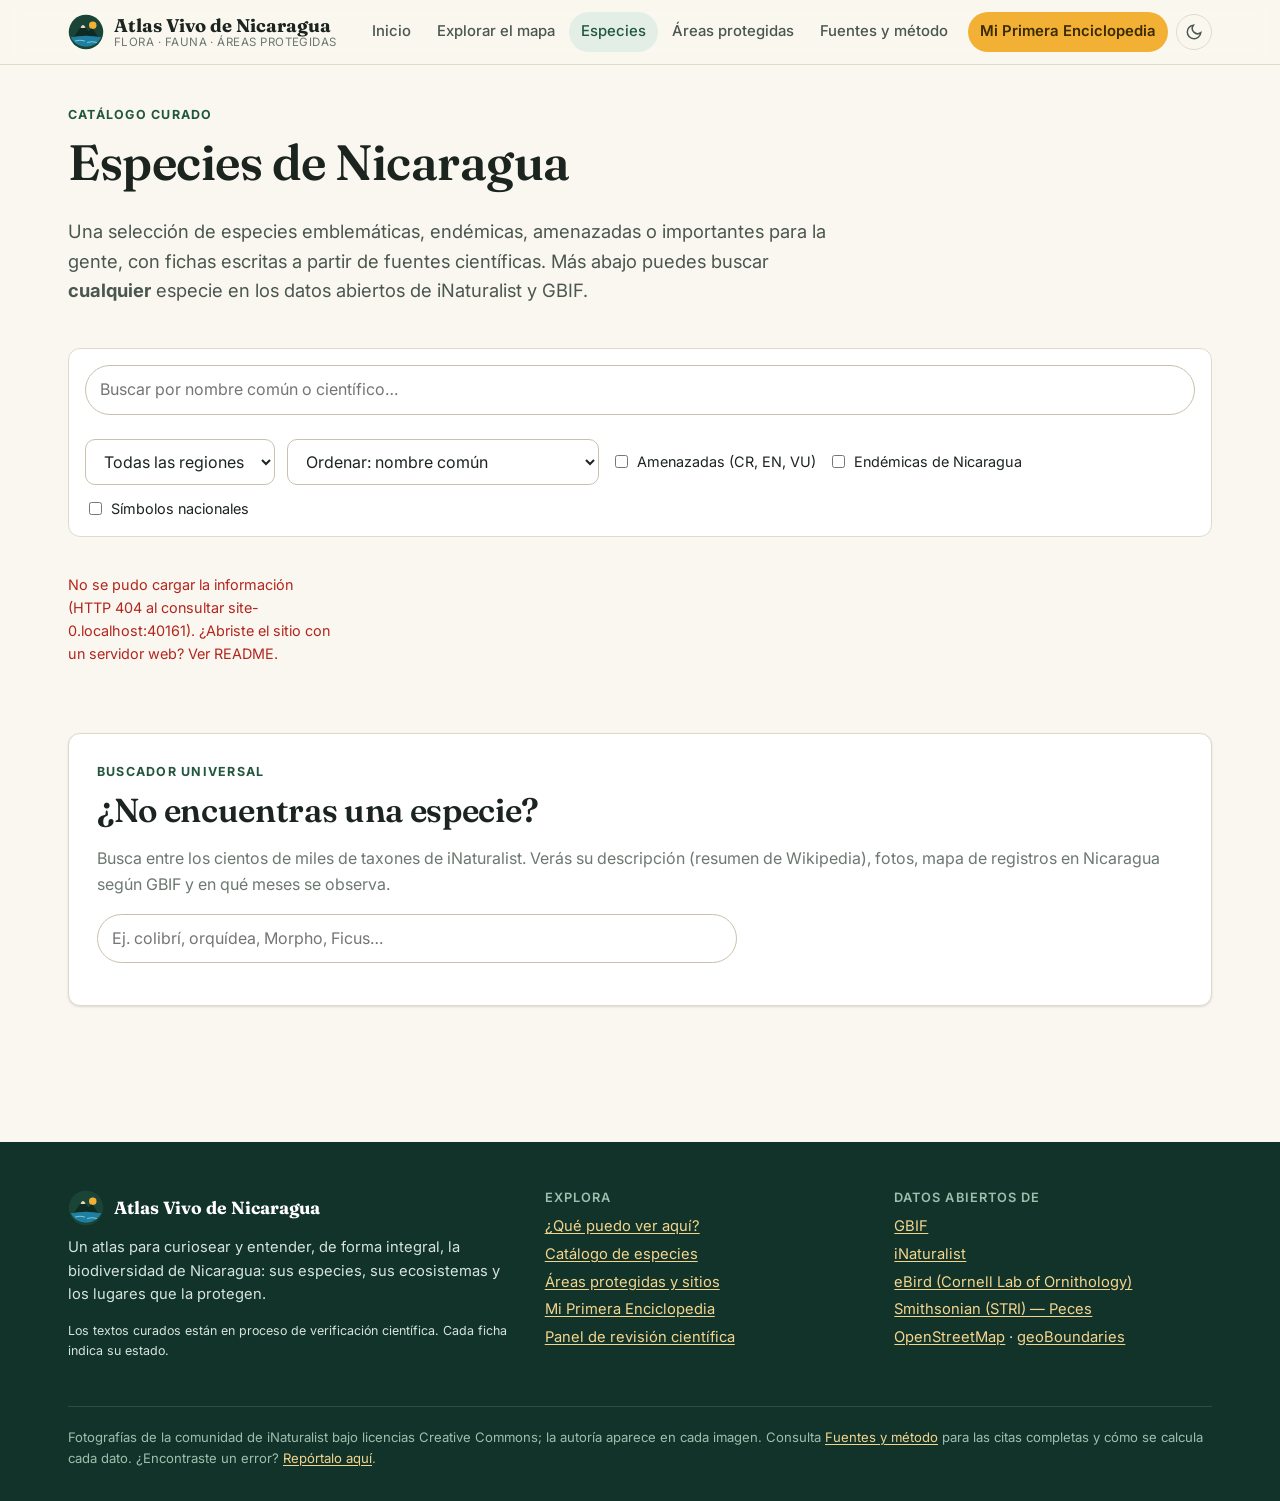
==== especies.html @ 27057f1a "Estructura del sitio Atlas Vivo de Nicaragua Sitio estático (HTML, CSS y JavaScript sin compilación," ====
<!doctype html>
<html lang="es">
<head>
  <meta charset="utf-8">
  <meta name="viewport" content="width=device-width, initial-scale=1">
  <title>Especies · Atlas Vivo de Nicaragua</title>
  <meta name="description" content="Catálogo de especies emblemáticas de la flora y fauna de Nicaragua, con descripciones, estado de conservación y fuentes, y un buscador de cualquier especie.">
  <link rel="preconnect" href="https://fonts.googleapis.com">
  <link rel="preconnect" href="https://fonts.gstatic.com" crossorigin>
  <link href="https://fonts.googleapis.com/css2?family=Fraunces:opsz,wght@9..144,500;9..144,600;9..144,700&family=Inter:wght@400;500;600;700&display=swap" rel="stylesheet">
  <link rel="stylesheet" href="assets/css/styles.css">
  <link rel="icon" href="assets/img/favicon.svg" type="image/svg+xml">
</head>
<body>
  <main>
    <section class="page-head">
      <div class="container">
        <span class="eyebrow">Catálogo curado</span>
        <h1>Especies de Nicaragua</h1>
        <p class="lead">Una selección de especies emblemáticas, endémicas, amenazadas o importantes para la gente, con fichas escritas a partir de fuentes científicas. Más abajo puedes buscar <strong>cualquier</strong> especie en los datos abiertos de iNaturalist y GBIF.</p>
      </div>
    </section>

    <section class="container">
      <div class="filters" id="filtros">
        <div class="search-bar">
          <label for="buscar" class="visually-hidden">Buscar en el catálogo</label>
          <input id="buscar" class="input" type="search" placeholder="Buscar por nombre común o científico…" autocomplete="off">
        </div>
        <div class="seg" id="f-grupo" role="group" aria-label="Grupo"></div>
        <div class="filters-row">
          <label class="visually-hidden" for="f-region">Región</label>
          <select id="f-region" class="select"><option value="">Todas las regiones</option></select>
          <label class="visually-hidden" for="f-orden">Ordenar</label>
          <select id="f-orden" class="select">
            <option value="nombre">Ordenar: nombre común</option>
            <option value="cientifico">Ordenar: nombre científico</option>
            <option value="amenaza">Ordenar: más amenazadas primero</option>
          </select>
          <label class="check"><input type="checkbox" id="f-amenazadas"> Amenazadas (CR, EN, VU)</label>
          <label class="check"><input type="checkbox" id="f-endemicas"> Endémicas de Nicaragua</label>
          <label class="check"><input type="checkbox" id="f-simbolos"> Símbolos nacionales</label>
          <span class="spacer"></span>
          <span class="result-count" id="conteo"></span>
        </div>
      </div>
      <div class="grid grid-4" id="grid"></div>
    </section>

    <section class="section">
      <div class="container">
        <div class="card card-body" style="padding:28px">
          <span class="eyebrow">Buscador universal</span>
          <h2>¿No encuentras una especie?</h2>
          <p class="muted">Busca entre los cientos de miles de taxones de iNaturalist. Verás su descripción (resumen de Wikipedia), fotos, mapa de registros en Nicaragua según GBIF y en qué meses se observa.</p>
          <div class="search-bar" style="max-width:640px">
            <label for="buscar-global" class="visually-hidden">Buscar cualquier especie</label>
            <input id="buscar-global" class="input" type="search" placeholder="Ej. colibrí, orquídea, Morpho, Ficus…" autocomplete="off">
          </div>
          <div id="global-res" class="sp-list" style="margin-top:14px;max-width:760px"></div>
        </div>
      </div>
    </section>
  </main>
  <script type="module" src="assets/js/especies.js"></script>
</body>
</html>
---- assets/css/styles.css ----
/* ==========================================================================
   Atlas Vivo de Nicaragua — hoja de estilos principal
   ========================================================================== */

:root {
  --verde-900: #12332a;
  --verde-800: #1a4536;
  --verde-700: #22573f;
  --verde-600: #2e6e4f;
  --verde-500: #3f8a63;
  --verde-100: #e3efe6;
  --lago-700: #145a73;
  --lago-500: #1f7fa0;
  --lago-100: #e1f0f5;
  --sacuanjoche: #f2b134;
  --sacuanjoche-100: #fdf1d6;
  --turquesa: #22a6a3;
  --volcan: #c2562b;
  --crema: #faf7f0;

  --bg: #faf7f0;
  --bg-alt: #f1ece0;
  --surface: #ffffff;
  --surface-2: #f6f3ec;
  --text: #1c2420;
  --text-soft: #4a5650;
  --text-muted: #6d7871;
  --border: #e0dacb;
  --border-strong: #c9c1ad;
  --accent: var(--verde-700);
  --accent-contrast: #ffffff;
  --link: #1f6a4a;
  --shadow-sm: 0 1px 2px rgba(20, 30, 25, .06), 0 1px 3px rgba(20, 30, 25, .08);
  --shadow-md: 0 4px 16px rgba(20, 30, 25, .08), 0 2px 4px rgba(20, 30, 25, .05);
  --shadow-lg: 0 18px 40px rgba(20, 30, 25, .12);

  --uicn-cr: #b3261e;
  --uicn-en: #d9531e;
  --uicn-vu: #e0a100;
  --uicn-nt: #8a9a2b;
  --uicn-lc: #3f8a63;
  --uicn-dd: #7a7a7a;

  --radius-sm: 6px;
  --radius: 12px;
  --radius-lg: 20px;
  --font-display: "Fraunces", Georgia, "Times New Roman", serif;
  --font-body: "Inter", system-ui, -apple-system, "Segoe UI", Roboto, sans-serif;
  --max: 1200px;
  --header-h: 64px;
}

@media (prefers-color-scheme: dark) {
  :root:not([data-theme="light"]) {
    --bg: #111613;
    --bg-alt: #161d19;
    --surface: #1a221e;
    --surface-2: #202a25;
    --text: #e8ede9;
    --text-soft: #b9c4bd;
    --text-muted: #8f9b94;
    --border: #2c3832;
    --border-strong: #3c4a43;
    --accent: #5fb685;
    --accent-contrast: #0c1a13;
    --link: #7cc9a0;
    --verde-100: #1f3329;
    --lago-100: #183039;
    --sacuanjoche-100: #3a2f17;
    --shadow-sm: 0 1px 2px rgba(0, 0, 0, .3);
    --shadow-md: 0 4px 16px rgba(0, 0, 0, .35);
    --shadow-lg: 0 18px 40px rgba(0, 0, 0, .45);
  }
}
:root[data-theme="dark"] {
  --bg: #111613;
  --bg-alt: #161d19;
  --surface: #1a221e;
  --surface-2: #202a25;
  --text: #e8ede9;
  --text-soft: #b9c4bd;
  --text-muted: #8f9b94;
  --border: #2c3832;
  --border-strong: #3c4a43;
  --accent: #5fb685;
  --accent-contrast: #0c1a13;
  --link: #7cc9a0;
  --verde-100: #1f3329;
  --lago-100: #183039;
  --sacuanjoche-100: #3a2f17;
  --shadow-sm: 0 1px 2px rgba(0, 0, 0, .3);
  --shadow-md: 0 4px 16px rgba(0, 0, 0, .35);
  --shadow-lg: 0 18px 40px rgba(0, 0, 0, .45);
}

*, *::before, *::after { box-sizing: border-box; }
html { -webkit-text-size-adjust: 100%; scroll-behavior: smooth; }
body {
  margin: 0;
  overflow-x: hidden;
  background: var(--bg);
  color: var(--text);
  font-family: var(--font-body);
  font-size: 16px;
  line-height: 1.6;
  -webkit-font-smoothing: antialiased;
}
img { max-width: 100%; display: block; }
a { color: var(--link); text-underline-offset: 2px; }
a:hover { text-decoration-thickness: 2px; }
h1, h2, h3, h4 { font-family: var(--font-display); line-height: 1.2; margin: 0 0 .5em; font-weight: 600; letter-spacing: -.01em; }
h1 { font-size: clamp(2rem, 4vw, 3.1rem); }
h2 { font-size: clamp(1.5rem, 2.6vw, 2.1rem); }
h3 { font-size: 1.25rem; }
p { margin: 0 0 1em; }
em.sci, .sci { font-style: italic; }
button, input, select, textarea { font: inherit; color: inherit; }
:focus-visible { outline: 3px solid var(--sacuanjoche); outline-offset: 2px; border-radius: 4px; }
.visually-hidden { position: absolute !important; width: 1px; height: 1px; overflow: hidden; clip: rect(0 0 0 0); white-space: nowrap; }

.container { width: 100%; max-width: var(--max); margin: 0 auto; padding: 0 16px; }
@media (min-width: 768px) { .container { padding: 0 28px; } }

/* ---------- Encabezado ---------- */
.site-header {
  position: sticky; top: 0; z-index: 1000;
  background: color-mix(in srgb, var(--bg) 88%, transparent);
  backdrop-filter: saturate(1.4) blur(10px);
  border-bottom: 1px solid var(--border);
}
.site-header .container { display: flex; align-items: center; gap: 16px; height: var(--header-h); }
.brand { display: flex; align-items: center; gap: 10px; text-decoration: none; color: var(--text); flex-shrink: 0; }
.brand-mark { width: 36px; height: 36px; }
.brand-text { display: flex; flex-direction: column; line-height: 1.05; }
.brand-name { font-family: var(--font-display); font-weight: 700; font-size: 1.15rem; }
.brand-sub { font-size: .72rem; color: var(--text-muted); letter-spacing: .04em; text-transform: uppercase; }
.main-nav { margin-left: auto; display: flex; align-items: center; gap: 2px; }
.main-nav a {
  text-decoration: none; color: var(--text-soft); font-weight: 500; font-size: .93rem;
  padding: 8px 12px; border-radius: 999px; white-space: nowrap;
}
.main-nav a:hover { background: var(--surface-2); color: var(--text); }
.main-nav a[aria-current="page"] { background: var(--verde-100); color: var(--accent); }
.main-nav a.nav-ninos { background: var(--sacuanjoche); color: #3a2a00; font-weight: 600; margin-left: 6px; }
.main-nav a.nav-ninos:hover { filter: brightness(1.05); }
.nav-toggle { display: none; margin-left: auto; background: none; border: 1px solid var(--border); border-radius: 10px; padding: 8px 10px; cursor: pointer; }
.theme-toggle { background: none; border: 1px solid var(--border); border-radius: 999px; width: 36px; height: 36px; cursor: pointer; display: grid; place-items: center; margin-left: 6px; color: var(--text-soft); }
@media (max-width: 980px) {
  .nav-toggle { display: inline-flex; }
  .main-nav {
    position: absolute; top: var(--header-h); left: 0; right: 0; flex-direction: column; align-items: stretch;
    background: var(--bg); border-bottom: 1px solid var(--border); padding: 8px 16px 16px; display: none;
  }
  .main-nav.open { display: flex; }
  .main-nav a { padding: 12px; border-radius: 10px; }
  .main-nav a.nav-ninos { margin: 6px 0 0; text-align: center; }
  .theme-toggle { margin-left: 0; }
}

/* ---------- Pie ---------- */
.site-footer { margin-top: 80px; background: var(--verde-900); color: #d6e4dc; padding: 48px 0 32px; font-size: .92rem; }
.site-footer a { color: #f3d58e; }
.footer-grid { display: grid; gap: 32px; grid-template-columns: 1.4fr 1fr 1fr; }
.footer-grid h4 { font-family: var(--font-body); font-size: .8rem; text-transform: uppercase; letter-spacing: .08em; color: #9fbfae; margin-bottom: 10px; }
.footer-grid ul { list-style: none; padding: 0; margin: 0; }
.footer-grid li { margin: 4px 0; }
.footer-note { border-top: 1px solid rgba(255,255,255,.12); margin-top: 32px; padding-top: 20px; color: #9fbfae; font-size: .82rem; }
@media (max-width: 760px) { .footer-grid { grid-template-columns: 1fr; } }

/* ---------- Utilidades ---------- */
.section { padding: 56px 0; }
.section-sm { padding: 32px 0; }
.section-head { display: flex; align-items: end; justify-content: space-between; gap: 16px; margin-bottom: 24px; flex-wrap: wrap; }
.section-head p { color: var(--text-soft); margin: 0; max-width: 60ch; }
.eyebrow { font-size: .78rem; text-transform: uppercase; letter-spacing: .1em; color: var(--accent); font-weight: 700; margin-bottom: 8px; display: block; }
.lead { font-size: 1.15rem; color: var(--text-soft); max-width: 65ch; }
.muted { color: var(--text-muted); }
.small { font-size: .875rem; }
.tiny { font-size: .78rem; }
.grid { display: grid; gap: 20px; }
.grid-2 { grid-template-columns: repeat(auto-fill, minmax(min(100%, 420px), 1fr)); }
.grid-3 { grid-template-columns: repeat(auto-fill, minmax(min(100%, 300px), 1fr)); }
.grid-4 { grid-template-columns: repeat(auto-fill, minmax(min(100%, 220px), 1fr)); }
.stack > * + * { margin-top: 16px; }
.row { display: flex; gap: 10px; align-items: center; flex-wrap: wrap; }
.spacer { flex: 1; }
.hidden { display: none !important; }

.btn {
  display: inline-flex; align-items: center; justify-content: center; gap: 8px;
  padding: 10px 18px; border-radius: 999px; border: 1px solid transparent; cursor: pointer;
  font-weight: 600; font-size: .95rem; text-decoration: none; line-height: 1.2; transition: transform .08s ease, background .2s;
}
.btn:active { transform: translateY(1px); }
.btn-primary { background: var(--accent); color: var(--accent-contrast); }
.btn-primary:hover { filter: brightness(1.08); }
.btn-secondary { background: var(--surface); color: var(--text); border-color: var(--border-strong); }
.btn-secondary:hover { background: var(--surface-2); }
.btn-ghost { background: transparent; color: var(--link); padding: 8px 10px; }
.btn-sm { padding: 6px 12px; font-size: .85rem; }
.btn[disabled] { opacity: .55; cursor: not-allowed; }

.card {
  background: var(--surface); border: 1px solid var(--border); border-radius: var(--radius);
  box-shadow: var(--shadow-sm); overflow: hidden;
}
.card-body { padding: 18px; }
.card-link { text-decoration: none; color: inherit; display: block; transition: transform .15s ease, box-shadow .15s ease; }
.card-link:hover { transform: translateY(-2px); box-shadow: var(--shadow-md); }

.chip {
  display: inline-flex; align-items: center; gap: 6px; padding: 3px 10px; border-radius: 999px;
  font-size: .78rem; font-weight: 600; background: var(--surface-2); color: var(--text-soft); border: 1px solid var(--border);
  white-space: nowrap;
}
.chip-dot { width: 8px; height: 8px; border-radius: 50%; background: currentColor; }
.chips { display: flex; gap: 6px; flex-wrap: wrap; }

.badge-uicn {
  display: inline-flex; align-items: center; gap: 4px; font-size: .72rem; font-weight: 700;
  padding: 2px 8px; border-radius: 999px; color: #fff; letter-spacing: .02em; white-space: nowrap;
}
.badge-uicn[data-c="CR"] { background: var(--uicn-cr); }
.badge-uicn[data-c="EN"] { background: var(--uicn-en); }
.badge-uicn[data-c="VU"] { background: var(--uicn-vu); color: #2b2100; }
.badge-uicn[data-c="NT"] { background: var(--uicn-nt); }
.badge-uicn[data-c="LC"] { background: var(--uicn-lc); }
.badge-uicn[data-c="DD"], .badge-uicn[data-c="NE"] { background: var(--uicn-dd); }
.badge-uicn[data-c="EX"], .badge-uicn[data-c="EW"] { background: #222; }

.badge-verif {
  display: inline-flex; align-items: center; gap: 5px; font-size: .72rem; font-weight: 600;
  padding: 2px 8px; border-radius: 999px; border: 1px dashed var(--border-strong); color: var(--text-muted);
}
.badge-verif[data-estado="verificado"] { border-style: solid; border-color: var(--verde-500); color: var(--verde-500); }
.badge-verif[data-estado="revisar"] { border-color: var(--volcan); color: var(--volcan); }

.notice {
  border-radius: var(--radius); padding: 14px 16px; background: var(--sacuanjoche-100);
  border: 1px solid color-mix(in srgb, var(--sacuanjoche) 50%, transparent); font-size: .92rem;
}
.notice-info { background: var(--lago-100); border-color: color-mix(in srgb, var(--lago-500) 35%, transparent); }
.notice strong { display: block; margin-bottom: 2px; }

.skeleton { background: linear-gradient(90deg, var(--surface-2) 25%, var(--bg-alt) 50%, var(--surface-2) 75%); background-size: 200% 100%; animation: shimmer 1.3s infinite; border-radius: 6px; }
@keyframes shimmer { to { background-position: -200% 0; } }
.spinner { width: 22px; height: 22px; border-radius: 50%; border: 3px solid var(--border); border-top-color: var(--accent); animation: spin .8s linear infinite; display: inline-block; vertical-align: middle; }
@keyframes spin { to { transform: rotate(360deg); } }
.loading-row { display: flex; align-items: center; gap: 10px; color: var(--text-muted); padding: 16px 0; }
.error-box { color: var(--uicn-cr); font-size: .9rem; padding: 12px 0; }

.input, .select {
  width: 100%; padding: 11px 14px; border: 1px solid var(--border-strong); border-radius: 999px;
  background: var(--surface); color: var(--text); outline: none;
}
.select { border-radius: 10px; }
.input:focus, .select:focus { border-color: var(--accent); box-shadow: 0 0 0 3px color-mix(in srgb, var(--accent) 22%, transparent); }
.search-bar { display: flex; gap: 8px; }
.search-bar .input { flex: 1; }

.seg { display: inline-flex; flex-wrap: wrap; gap: 6px; }
.seg button {
  border: 1px solid var(--border-strong); background: var(--surface); padding: 6px 12px; border-radius: 999px;
  cursor: pointer; font-size: .85rem; font-weight: 500; color: var(--text-soft);
}
.seg button[aria-pressed="true"] { background: var(--accent); color: var(--accent-contrast); border-color: var(--accent); }

.tabs { display: flex; gap: 4px; border-bottom: 1px solid var(--border); margin-bottom: 16px; overflow-x: auto; }
.tabs button {
  background: none; border: none; padding: 10px 14px; cursor: pointer; font-weight: 600; color: var(--text-muted);
  border-bottom: 3px solid transparent; white-space: nowrap; font-size: .92rem;
}
.tabs button[aria-selected="true"] { color: var(--accent); border-bottom-color: var(--accent); }

/* ---------- Héroe ---------- */
.hero {
  position: relative; overflow: hidden; color: #f6f1e4;
  background:
    radial-gradient(1200px 500px at 85% -10%, rgba(242,177,52,.25), transparent 60%),
    radial-gradient(900px 500px at 10% 110%, rgba(34,166,163,.28), transparent 60%),
    linear-gradient(160deg, #12332a 0%, #1a4536 45%, #145a73 100%);
}
.hero .container { position: relative; z-index: 1; padding-top: 72px; padding-bottom: 88px; }
.hero h1 { color: #fffaf0; max-width: 18ch; }
.hero .lead { color: #d7e6dd; }
.hero-search { margin-top: 28px; max-width: 640px; background: rgba(255,255,255,.1); border: 1px solid rgba(255,255,255,.2); border-radius: 999px; padding: 6px; display: flex; gap: 6px; }
.hero-search input { flex: 1; background: transparent; border: none; color: #fff; padding: 10px 16px; outline: none; font-size: 1.02rem; min-width: 0; }
.hero-search input::placeholder { color: #b8cdc1; }
.hero-search .btn-primary { background: var(--sacuanjoche); color: #2c2000; }
.hero-quick { margin-top: 14px; display: flex; gap: 8px; flex-wrap: wrap; font-size: .85rem; }
.hero-quick a { color: #f3d58e; text-decoration: none; border: 1px solid rgba(243,213,142,.35); padding: 4px 12px; border-radius: 999px; }
.hero-quick a:hover { background: rgba(243,213,142,.12); }
.hero-art { position: absolute; right: -40px; bottom: -10px; width: min(560px, 60vw); opacity: .9; pointer-events: none; }
@media (max-width: 760px) { .hero-art { opacity: .25; } }

.stats { display: grid; grid-template-columns: repeat(auto-fit, minmax(min(100%, 180px), 1fr)); gap: 14px; margin-top: -48px; position: relative; z-index: 2; }
.stat { background: var(--surface); border: 1px solid var(--border); border-radius: var(--radius); padding: 18px; box-shadow: var(--shadow-md); }
.stat-num { font-family: var(--font-display); font-size: 1.9rem; font-weight: 700; color: var(--accent); line-height: 1.1; font-variant-numeric: tabular-nums; }
.stat-label { font-size: .85rem; color: var(--text-soft); }
.stat-src { font-size: .72rem; color: var(--text-muted); margin-top: 4px; }

/* ---------- Tarjetas de región ---------- */
.region-card { position: relative; border-radius: var(--radius-lg); padding: 22px; color: #fff; min-height: 190px; display: flex; flex-direction: column; justify-content: flex-end; text-decoration: none; overflow: hidden; box-shadow: var(--shadow-md); transition: transform .15s ease; }
.region-card:hover { transform: translateY(-3px); }
.region-card::before { content: ""; position: absolute; inset: 0; background: linear-gradient(180deg, transparent 20%, rgba(0,0,0,.45)); }
.region-card > * { position: relative; }
.region-card h3 { color: #fff; margin: 0 0 4px; }
.region-card p { margin: 0; font-size: .88rem; color: rgba(255,255,255,.9); }

/* ---------- Tarjeta de especie ---------- */
.sp-card { display: flex; flex-direction: column; height: 100%; }
.sp-photo { aspect-ratio: 4 / 3; background: var(--surface-2); position: relative; overflow: hidden; }
.sp-photo img { position: absolute; inset: 0; width: 100%; height: 100%; object-fit: cover; }
.sp-photo .sp-badges { position: absolute; top: 10px; left: 10px; display: flex; gap: 6px; flex-wrap: wrap; }
.sp-photo .sp-placeholder { position: absolute; inset: 0; display: grid; place-items: center; color: var(--text-muted); font-size: .8rem; }
.sp-credit { position: absolute; bottom: 0; right: 0; left: 0; font-size: .64rem; color: #fff; background: linear-gradient(transparent, rgba(0,0,0,.6)); padding: 14px 8px 4px; text-align: right; white-space: nowrap; overflow: hidden; text-overflow: ellipsis; }
.sp-info { padding: 14px 16px 16px; display: flex; flex-direction: column; gap: 4px; flex: 1; }
.sp-name { font-family: var(--font-display); font-weight: 600; font-size: 1.08rem; line-height: 1.25; }
.sp-sci { font-style: italic; color: var(--text-soft); font-size: .88rem; }
.sp-meta { margin-top: auto; padding-top: 8px; display: flex; gap: 6px; flex-wrap: wrap; align-items: center; }

/* Lista compacta de especies probables */
.sp-list { display: flex; flex-direction: column; gap: 8px; }
.sp-row {
  display: grid; grid-template-columns: 64px 1fr auto; gap: 12px; align-items: center;
  padding: 8px; border-radius: var(--radius); background: var(--surface); border: 1px solid var(--border);
  text-decoration: none; color: inherit;
}
.sp-row:hover { border-color: var(--border-strong); box-shadow: var(--shadow-sm); }
.sp-row img, .sp-row .thumb-ph { width: 64px; height: 64px; border-radius: 8px; object-fit: cover; background: var(--surface-2); }
.sp-row .sp-name { font-size: 1rem; }
.sp-row .freq { width: 110px; text-align: right; }
.freq-bar { height: 6px; background: var(--surface-2); border-radius: 99px; overflow: hidden; margin-top: 4px; }
.freq-bar span { display: block; height: 100%; background: linear-gradient(90deg, var(--turquesa), var(--verde-500)); border-radius: 99px; }
.freq-label { font-size: .75rem; color: var(--text-muted); }
.near-flag { font-size: .7rem; font-weight: 700; color: var(--verde-500); }
@media (max-width: 520px) {
  .sp-row { grid-template-columns: 52px 1fr; }
  .sp-row img, .sp-row .thumb-ph { width: 52px; height: 52px; }
  .sp-row .freq { grid-column: 2; width: auto; text-align: left; }
}

/* ---------- Explorar ---------- */
.explore-layout { display: grid; grid-template-columns: minmax(360px, 460px) minmax(0, 1fr); height: calc(100vh - var(--header-h)); }
.explore-layout > * { min-width: 0; }
.explore-panel { overflow-y: auto; padding: 20px; border-right: 1px solid var(--border); background: var(--bg); }
.explore-map { position: relative; }
#mapa { position: absolute; inset: 0; }
.panel-block { margin-bottom: 22px; }
.panel-block > h2, .panel-block > h3 { font-size: 1.1rem; margin-bottom: 10px; display: flex; align-items: center; gap: 8px; }
.panel-label { font-size: .75rem; text-transform: uppercase; letter-spacing: .08em; color: var(--text-muted); font-weight: 700; margin: 12px 0 6px; display: block; }
.place-card { background: var(--surface); border: 1px solid var(--border); border-radius: var(--radius); padding: 16px; }
.place-card h2 { font-size: 1.35rem; margin-bottom: 4px; }
.kv { display: grid; grid-template-columns: auto 1fr; gap: 4px 14px; font-size: .88rem; margin-top: 10px; }
.kv dt { color: var(--text-muted); }
.kv dd { margin: 0; font-weight: 500; }
.area-near { display: flex; gap: 10px; align-items: center; padding: 10px 0; border-bottom: 1px solid var(--border); text-decoration: none; color: inherit; }
.area-near:last-child { border-bottom: none; }
.area-near .dist { margin-left: auto; font-variant-numeric: tabular-nums; font-size: .85rem; color: var(--text-muted); white-space: nowrap; }
.area-dot { width: 12px; height: 12px; border-radius: 50%; flex-shrink: 0; border: 2px solid #fff; box-shadow: 0 0 0 1px rgba(0,0,0,.2); }
.mini-grid { display: grid; grid-template-columns: repeat(auto-fill, minmax(130px, 1fr)); gap: 10px; }
.mini-card { text-decoration: none; color: inherit; background: var(--surface); border: 1px solid var(--border); border-radius: 10px; overflow: hidden; display: flex; flex-direction: column; }
.mini-card .mini-photo { aspect-ratio: 1; background: var(--surface-2); position: relative; overflow: hidden; }
.mini-card .mini-photo img { position: absolute; inset: 0; width: 100%; height: 100%; object-fit: cover; }
.mini-card .mini-txt { padding: 8px 10px; font-size: .82rem; line-height: 1.3; }
.mini-card .mini-txt b { display: block; font-weight: 600; }
.mini-card .mini-txt i { color: var(--text-muted); font-size: .75rem; }
.mini-card .near-badge { position: absolute; top: 6px; right: 6px; background: var(--verde-600); color: #fff; font-size: .62rem; padding: 2px 6px; border-radius: 99px; font-weight: 700; }
.empty-state { text-align: center; padding: 28px 10px; color: var(--text-muted); }
.empty-state svg { width: 64px; height: 64px; margin: 0 auto 10px; opacity: .6; }
.map-hint { position: absolute; z-index: 500; top: 14px; left: 50%; transform: translateX(-50%); background: var(--surface); color: var(--text); padding: 8px 14px; border-radius: 999px; box-shadow: var(--shadow-md); font-size: .85rem; font-weight: 500; pointer-events: none; white-space: nowrap; }
@media (max-width: 900px) {
  .explore-layout { grid-template-columns: minmax(0, 1fr); height: auto; }
  .explore-map { height: 52vh; min-height: 320px; order: -1; position: sticky; top: var(--header-h); z-index: 5; }
  .explore-panel { border-right: none; overflow: visible; }
  .map-hint { font-size: .78rem; }
  .map-legend { display: none; }
}
@media (max-width: 900px) and (max-height: 700px) { .explore-map { position: relative; top: 0; } }

/* ---------- Leaflet ajustes ---------- */
.leaflet-container { font-family: var(--font-body); background: #cfe1e8; }
.leaflet-popup-content { margin: 12px 14px; font-size: .88rem; }
.leaflet-popup-content h4 { font-family: var(--font-display); margin: 0 0 4px; font-size: 1rem; }
.map-legend { background: var(--surface); color: var(--text); padding: 8px 10px; border-radius: 8px; box-shadow: var(--shadow-sm); font-size: .78rem; line-height: 1.6; }
.map-legend i { display: inline-block; width: 10px; height: 10px; border-radius: 50%; margin-right: 6px; vertical-align: middle; }

/* ---------- Página de ficha ---------- */
.page-head { padding: 40px 0 24px; }
.breadcrumbs { font-size: .85rem; color: var(--text-muted); margin-bottom: 14px; }
.breadcrumbs a { color: var(--text-muted); }
.sp-hero { display: grid; grid-template-columns: 1.15fr 1fr; gap: 32px; align-items: start; }
@media (max-width: 900px) { .sp-hero { grid-template-columns: 1fr; } }
.gallery-main { border-radius: var(--radius-lg); overflow: hidden; aspect-ratio: 4/3; background: var(--surface-2); position: relative; box-shadow: var(--shadow-md); }
.gallery-main img { position: absolute; inset: 0; width: 100%; height: 100%; object-fit: cover; }
.gallery-thumbs { display: flex; gap: 8px; margin-top: 10px; overflow-x: auto; padding-bottom: 4px; }
.gallery-thumbs button { border: 2px solid transparent; padding: 0; border-radius: 8px; overflow: hidden; width: 72px; height: 72px; flex-shrink: 0; cursor: pointer; background: var(--surface-2); }
.gallery-thumbs button[aria-current="true"] { border-color: var(--accent); }
.gallery-thumbs img { width: 100%; height: 100%; object-fit: cover; }
.photo-credit { font-size: .74rem; color: var(--text-muted); margin-top: 6px; }
.sp-title h1 { margin-bottom: 4px; }
.sp-title .sci-name { font-size: 1.25rem; font-style: italic; color: var(--text-soft); font-family: var(--font-display); }
.sp-title .authority { font-style: normal; font-size: .95rem; color: var(--text-muted); }
.alt-names { color: var(--text-muted); font-size: .92rem; margin-top: 6px; }
.taxo { display: flex; flex-wrap: wrap; gap: 4px; font-size: .82rem; color: var(--text-muted); margin: 12px 0; }
.taxo span::after { content: "›"; margin-left: 4px; color: var(--border-strong); }
.taxo span:last-child::after { content: ""; }
.facts { display: grid; grid-template-columns: repeat(auto-fill, minmax(150px, 1fr)); gap: 10px; margin: 16px 0; }
.fact { background: var(--surface); border: 1px solid var(--border); border-radius: 10px; padding: 10px 12px; }
.fact .k { font-size: .72rem; text-transform: uppercase; letter-spacing: .06em; color: var(--text-muted); font-weight: 700; }
.fact .v { font-weight: 600; font-size: .95rem; }
.content-grid { display: grid; grid-template-columns: minmax(0, 1fr) 340px; gap: 40px; margin-top: 40px; }
@media (max-width: 960px) { .content-grid { grid-template-columns: 1fr; } }
.prose h2 { font-size: 1.45rem; margin-top: 1.6em; }
.prose h2:first-child { margin-top: 0; }
.prose p { color: var(--text); max-width: 72ch; }
.callout { background: var(--verde-100); border-left: 4px solid var(--accent); padding: 14px 18px; border-radius: 0 var(--radius) var(--radius) 0; margin: 20px 0; }
.callout.curious { background: var(--sacuanjoche-100); border-left-color: var(--sacuanjoche); }
.side-box { background: var(--surface); border: 1px solid var(--border); border-radius: var(--radius); padding: 18px; margin-bottom: 18px; }
.side-box h3 { font-size: 1.02rem; margin-bottom: 10px; }
.link-list { list-style: none; padding: 0; margin: 0; }
.link-list li { padding: 6px 0; border-bottom: 1px dashed var(--border); font-size: .9rem; }
.link-list li:last-child { border-bottom: none; }
.sources { font-size: .86rem; padding-left: 1.2em; }
.sources li { margin-bottom: 6px; }
.map-box { height: 340px; border-radius: var(--radius); overflow: hidden; border: 1px solid var(--border); }
.hist { display: flex; align-items: flex-end; gap: 4px; height: 110px; padding-top: 10px; }
.hist .bar { flex: 1; display: flex; flex-direction: column; align-items: center; gap: 4px; height: 100%; justify-content: flex-end; }
.hist .bar span { width: 100%; background: linear-gradient(180deg, var(--turquesa), var(--verde-600)); border-radius: 4px 4px 0 0; min-height: 2px; }
.hist .bar small { font-size: .65rem; color: var(--text-muted); }
.verif-box { border: 1px dashed var(--border-strong); border-radius: var(--radius); padding: 14px 16px; font-size: .88rem; background: var(--surface-2); }
.verif-box[data-estado="verificado"] { border-style: solid; border-color: var(--verde-500); }

/* ---------- Filtros del catálogo ---------- */
.filters { display: flex; flex-direction: column; gap: 12px; background: var(--surface); border: 1px solid var(--border); border-radius: var(--radius); padding: 16px; margin-bottom: 24px; }
.filters-row { display: flex; gap: 12px; flex-wrap: wrap; align-items: center; }
.filters-row .select { width: auto; min-width: 170px; }
.check { display: inline-flex; gap: 6px; align-items: center; font-size: .9rem; cursor: pointer; }
.result-count { font-size: .9rem; color: var(--text-muted); }

/* ---------- Tablas ---------- */
.table-wrap { overflow-x: auto; border: 1px solid var(--border); border-radius: var(--radius); background: var(--surface); }
table.data { width: 100%; border-collapse: collapse; font-size: .88rem; }
table.data th, table.data td { padding: 10px 12px; text-align: left; border-bottom: 1px solid var(--border); vertical-align: top; }
table.data th { background: var(--surface-2); font-weight: 600; font-size: .78rem; text-transform: uppercase; letter-spacing: .05em; color: var(--text-muted); position: sticky; top: 0; }
table.data tr:last-child td { border-bottom: none; }

/* ---------- Banner niños ---------- */
.kids-banner { border-radius: var(--radius-lg); padding: 32px; background: linear-gradient(135deg, #fff3cf, #ffd9a0 60%, #ffc27a); color: #3a2a00; display: grid; grid-template-columns: 1fr auto; gap: 24px; align-items: center; box-shadow: var(--shadow-md); }
.kids-banner h2 { color: #3a2a00; font-family: "Baloo 2", var(--font-display); }
.kids-banner .btn { background: #3a2a00; color: #fff3cf; }
.kids-emoji { font-size: 5rem; line-height: 1; }
@media (max-width: 640px) { .kids-banner { grid-template-columns: 1fr; } .kids-emoji { font-size: 3.5rem; } }

/* ---------- Prosa larga (fuentes) ---------- */
.doc { max-width: 820px; }
.doc h2 { margin-top: 2em; }
.doc h3 { margin-top: 1.5em; }
.doc ul, .doc ol { padding-left: 1.3em; }
.doc li { margin-bottom: 6px; }
.doc code { background: var(--surface-2); padding: 1px 6px; border-radius: 4px; font-size: .88em; }
.doc blockquote { margin: 1em 0; padding: 10px 16px; border-left: 4px solid var(--border-strong); color: var(--text-soft); background: var(--surface); }

@media print {
  .site-header, .site-footer, .no-print { display: none !important; }
  body { background: #fff; }
}
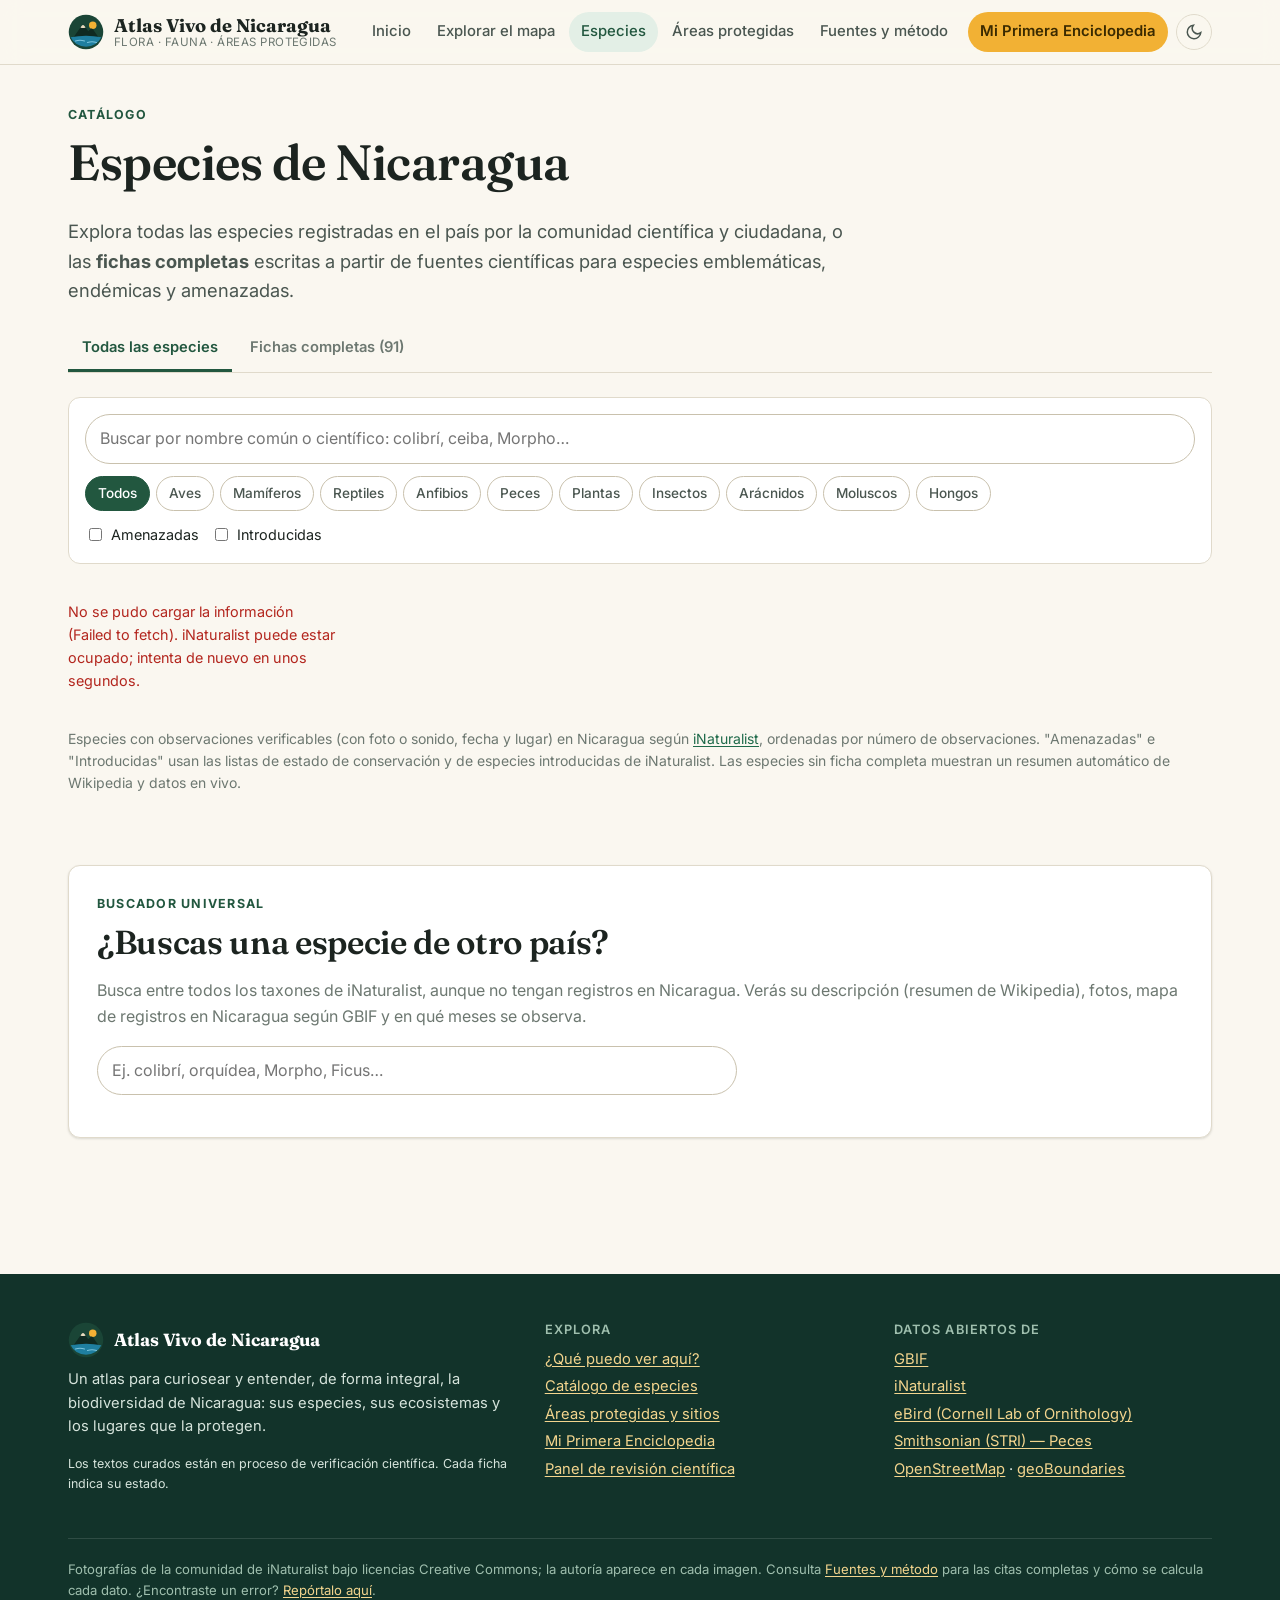
==== commit 2240adee: "Catálogo: vista con todas las especies registradas en Nicaragua Nueva pestaña 'Todas las especies' (" ====
--- a/especies.html
+++ b/especies.html
@@ -15,16 +15,39 @@
   <main>
     <section class="page-head">
       <div class="container">
-        <span class="eyebrow">Catálogo curado</span>
+        <span class="eyebrow">Catálogo</span>
         <h1>Especies de Nicaragua</h1>
-        <p class="lead">Una selección de especies emblemáticas, endémicas, amenazadas o importantes para la gente, con fichas escritas a partir de fuentes científicas. Más abajo puedes buscar <strong>cualquier</strong> especie en los datos abiertos de iNaturalist y GBIF.</p>
+        <p class="lead">Explora todas las especies registradas en el país por la comunidad científica y ciudadana, o las <strong>fichas completas</strong> escritas a partir de fuentes científicas para especies emblemáticas, endémicas y amenazadas.</p>
+        <div class="tabs" role="tablist" id="vista-tabs" style="margin:20px 0 0">
+          <button role="tab" data-v="todas" aria-selected="true">Todas las especies <span class="muted" id="n-todas"></span></button>
+          <button role="tab" data-v="curadas" aria-selected="false">Fichas completas <span class="muted" id="n-curadas"></span></button>
+        </div>
       </div>
     </section>
 
-    <section class="container">
+    <section class="container" id="vista-todas">
+      <div class="filters">
+        <div class="search-bar">
+          <label for="t-buscar" class="visually-hidden">Buscar entre las especies de Nicaragua</label>
+          <input id="t-buscar" class="input" type="search" placeholder="Buscar por nombre común o científico: colibrí, ceiba, Morpho…" autocomplete="off">
+        </div>
+        <div class="seg" id="t-grupo" role="group" aria-label="Grupo"></div>
+        <div class="filters-row">
+          <label class="check"><input type="checkbox" id="t-amenazadas"> Amenazadas</label>
+          <label class="check"><input type="checkbox" id="t-introducidas"> Introducidas</label>
+          <span class="spacer"></span>
+          <span class="result-count" id="t-conteo"></span>
+        </div>
+      </div>
+      <div class="grid grid-4" id="t-grid"></div>
+      <div style="text-align:center;margin-top:24px"><button class="btn btn-secondary hidden" id="t-mas" type="button">Ver más especies</button></div>
+      <p class="small muted" style="margin-top:20px">Especies con observaciones verificables (con foto o sonido, fecha y lugar) en Nicaragua según <a href="https://www.inaturalist.org/places/nicaragua" target="_blank" rel="noopener">iNaturalist</a>, ordenadas por número de observaciones. "Amenazadas" e "Introducidas" usan las listas de estado de conservación y de especies introducidas de iNaturalist. Las especies sin ficha completa muestran un resumen automático de Wikipedia y datos en vivo.</p>
+    </section>
+
+    <section class="container hidden" id="vista-curadas">
       <div class="filters" id="filtros">
         <div class="search-bar">
-          <label for="buscar" class="visually-hidden">Buscar en el catálogo</label>
+          <label for="buscar" class="visually-hidden">Buscar en las fichas completas</label>
           <input id="buscar" class="input" type="search" placeholder="Buscar por nombre común o científico…" autocomplete="off">
         </div>
         <div class="seg" id="f-grupo" role="group" aria-label="Grupo"></div>
@@ -51,8 +74,8 @@
       <div class="container">
         <div class="card card-body" style="padding:28px">
           <span class="eyebrow">Buscador universal</span>
-          <h2>¿No encuentras una especie?</h2>
-          <p class="muted">Busca entre los cientos de miles de taxones de iNaturalist. Verás su descripción (resumen de Wikipedia), fotos, mapa de registros en Nicaragua según GBIF y en qué meses se observa.</p>
+          <h2>¿Buscas una especie de otro país?</h2>
+          <p class="muted">Busca entre todos los taxones de iNaturalist, aunque no tengan registros en Nicaragua. Verás su descripción (resumen de Wikipedia), fotos, mapa de registros en Nicaragua según GBIF y en qué meses se observa.</p>
           <div class="search-bar" style="max-width:640px">
             <label for="buscar-global" class="visually-hidden">Buscar cualquier especie</label>
             <input id="buscar-global" class="input" type="search" placeholder="Ej. colibrí, orquídea, Morpho, Ficus…" autocomplete="off">
@@ -62,6 +85,7 @@
       </div>
     </section>
   </main>
+  <script type="module" src="assets/js/especies-todas.js"></script>
   <script type="module" src="assets/js/especies.js"></script>
 </body>
 </html>
--- a/assets/css/styles.css
+++ b/assets/css/styles.css
@@ -230,7 +230,7 @@
 
 .badge-verif {
   display: inline-flex; align-items: center; gap: 5px; font-size: .72rem; font-weight: 600;
-  padding: 2px 8px; border-radius: 999px; border: 1px dashed var(--border-strong); color: var(--text-muted);
+  padding: 2px 8px; border-radius: 999px; border: 1px dashed var(--border-strong); color: var(--text-muted); white-space: nowrap;
 }
 .badge-verif[data-estado="verificado"] { border-style: solid; border-color: var(--verde-500); color: var(--verde-500); }
 .badge-verif[data-estado="revisar"] { border-color: var(--volcan); color: var(--volcan); }
@@ -465,3 +465,9 @@
   .site-header, .site-footer, .no-print { display: none !important; }
   body { background: #fff; }
 }
+
+/* Los nombres comunes se guardan en minúscula; se muestran con mayúscula inicial. */
+.sp-name::first-letter, .mini-txt b::first-letter, .sp-title h1::first-letter { text-transform: uppercase; }
+.sp-row .sp-name { display: inline-block; }
+.chips .chip { max-width: 100%; overflow: hidden; text-overflow: ellipsis; }
+.chip.chip-ficha { background: var(--sacuanjoche); color: #2c2000; border-color: transparent; }
